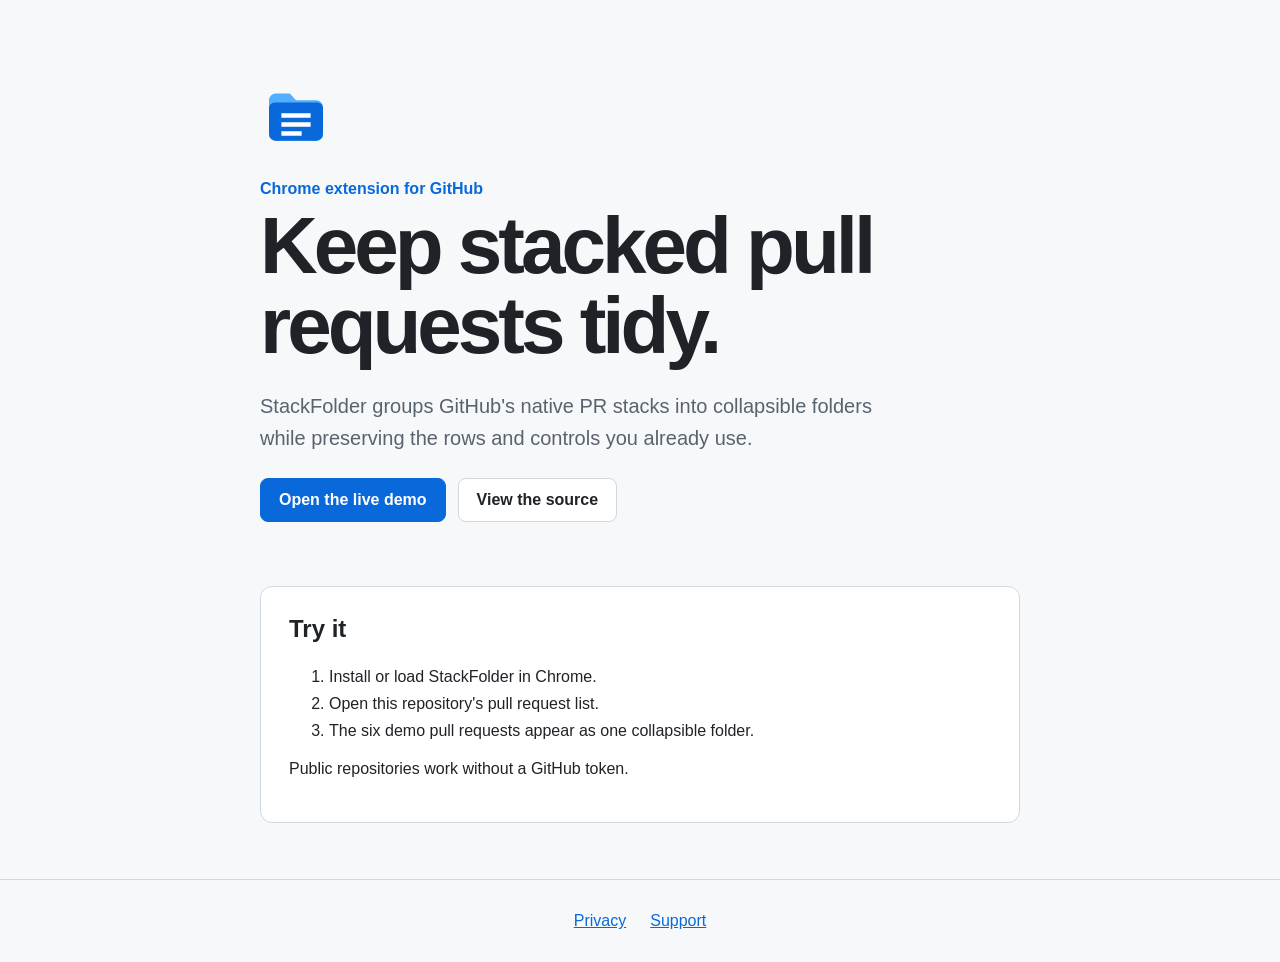
==== index.html @ 10efe7b6 "Initialize StackFolder demo and privacy site" ====
<!doctype html>
<html lang="en">
  <head>
    <meta charset="utf-8">
    <meta name="viewport" content="width=device-width, initial-scale=1">
    <meta name="description" content="A public demo for StackFolder, the Chrome extension that groups stacked GitHub pull requests.">
    <title>StackFolder for GitHub</title>
    <link rel="stylesheet" href="styles.css">
  </head>
  <body>
    <main>
      <div class="logo" aria-hidden="true">
        <svg viewBox="0 0 128 128">
          <path fill="#54aeff" d="M16 36a12 12 0 0 1 12-12h25l11 12h36a12 12 0 0 1 12 12v48a12 12 0 0 1-12 12H28a12 12 0 0 1-12-12Z"/>
          <path fill="#0969da" d="M16 50a10 10 0 0 1 10-10h76a10 10 0 0 1 10 10v46a12 12 0 0 1-12 12H28a12 12 0 0 1-12-12Z"/>
          <path fill="#fff" d="M38 59h52v8H38zm0 16h52v8H38zm0 16h36v8H38z"/>
        </svg>
      </div>
      <p class="eyebrow">Chrome extension for GitHub</p>
      <h1>Keep stacked pull requests tidy.</h1>
      <p class="lead">StackFolder groups GitHub's native PR stacks into collapsible folders while preserving the rows and controls you already use.</p>
      <div class="actions">
        <a class="primary" href="https://github.com/derrickleemy/StackFolder-Demo/pulls">Open the live demo</a>
        <a href="https://github.com/derrickleemy/StackFolder">View the source</a>
      </div>
      <section aria-labelledby="try-heading">
        <h2 id="try-heading">Try it</h2>
        <ol>
          <li>Install or load StackFolder in Chrome.</li>
          <li>Open this repository's pull request list.</li>
          <li>The six demo pull requests appear as one collapsible folder.</li>
        </ol>
        <p>Public repositories work without a GitHub token.</p>
      </section>
    </main>
    <footer>
      <a href="privacy/">Privacy</a>
      <a href="https://github.com/derrickleemy/StackFolder-Demo/issues">Support</a>
    </footer>
  </body>
</html>
---- styles.css ----
:root {
  color-scheme: light dark;
  font-family: -apple-system, BlinkMacSystemFont, "Segoe UI", sans-serif;
  color: #1f2328;
  background: #f6f8fa;
}

* { box-sizing: border-box; }

body { margin: 0; }

main {
  width: min(760px, calc(100% - 40px));
  margin: 0 auto;
  padding: 80px 0 56px;
}

.logo svg { width: 72px; height: 72px; }

.eyebrow {
  margin: 24px 0 8px;
  color: #0969da;
  font-weight: 600;
}

h1 {
  max-width: 680px;
  margin: 0;
  font-size: clamp(2.6rem, 8vw, 5rem);
  letter-spacing: -.05em;
  line-height: 1;
}

.lead {
  max-width: 650px;
  margin: 24px 0;
  color: #59636e;
  font-size: 1.25rem;
  line-height: 1.6;
}

.actions { display: flex; flex-wrap: wrap; gap: 12px; }

.actions a {
  padding: 12px 18px;
  border: 1px solid #d1d9e0;
  border-radius: 8px;
  color: inherit;
  font-weight: 600;
  text-decoration: none;
  background: #fff;
}

.actions .primary { color: #fff; border-color: #0969da; background: #0969da; }

section {
  margin-top: 64px;
  padding: 28px;
  border: 1px solid #d1d9e0;
  border-radius: 12px;
  background: #fff;
}

h2 { margin-top: 2em; }
section h2 { margin-top: 0; }
li, .policy p { line-height: 1.7; }

footer {
  display: flex;
  justify-content: center;
  gap: 24px;
  padding: 32px;
  border-top: 1px solid #d1d9e0;
}

a { color: #0969da; }
.back { display: inline-block; margin-bottom: 40px; text-decoration: none; }
.policy h1 { font-size: clamp(2.4rem, 7vw, 4rem); }
.updated { color: #59636e; }
code { font-size: .95em; }

@media (prefers-color-scheme: dark) {
  :root { color: #f0f6fc; background: #0d1117; }
  .lead, .updated { color: #9198a1; }
  .actions a, section { border-color: #3d444d; background: #151b23; }
  footer { border-color: #3d444d; }
}
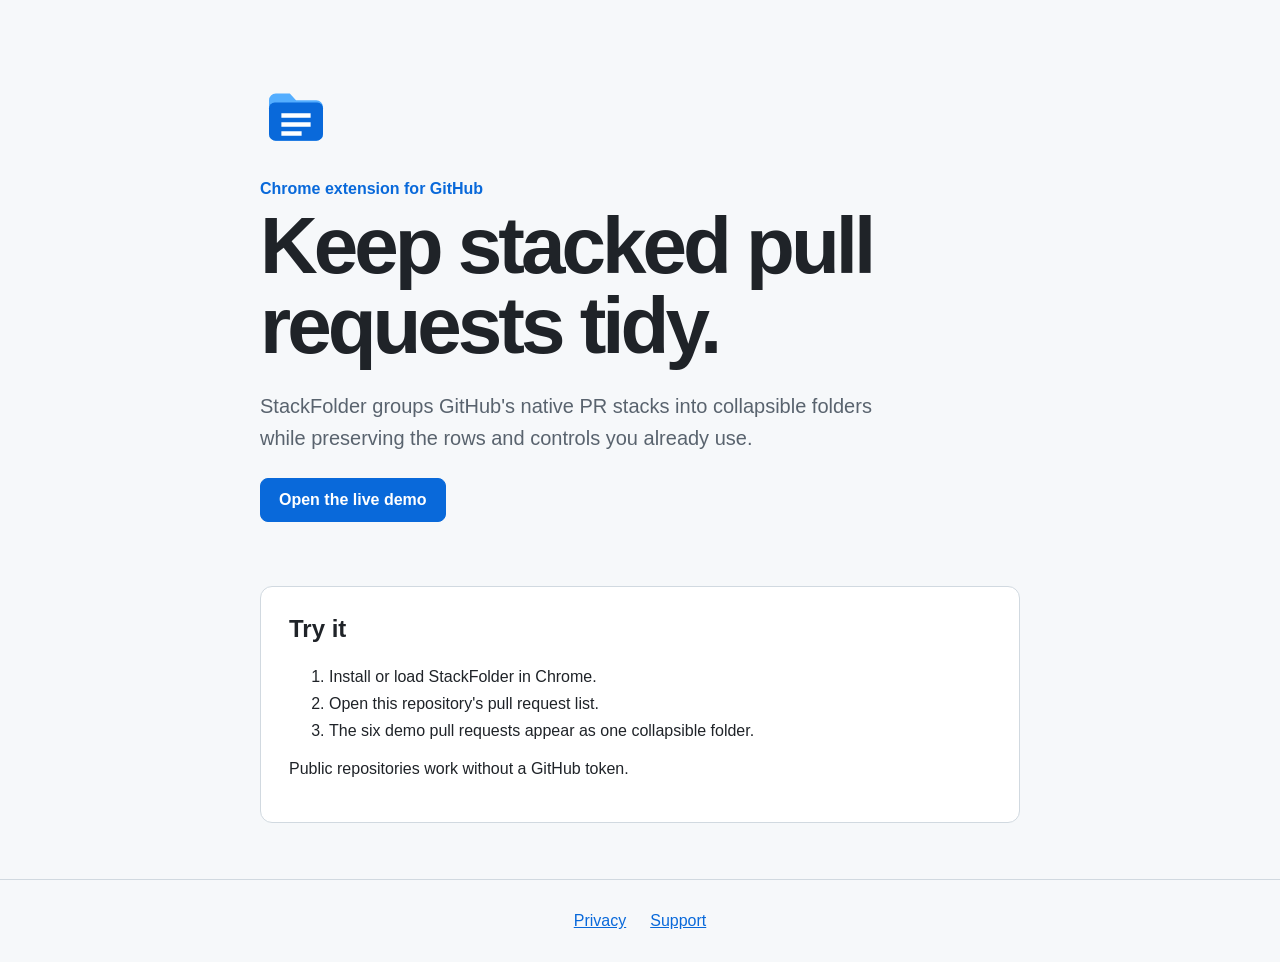
==== commit 2ff618c2: "Remove links to private StackFolder repo The "View the source" button and README link pointed at the" ====
--- a/index.html
+++ b/index.html
@@ -21,7 +21,6 @@
       <p class="lead">StackFolder groups GitHub's native PR stacks into collapsible folders while preserving the rows and controls you already use.</p>
       <div class="actions">
         <a class="primary" href="https://github.com/derrickleemy/StackFolder-Demo/pulls">Open the live demo</a>
-        <a href="https://github.com/derrickleemy/StackFolder">View the source</a>
       </div>
       <section aria-labelledby="try-heading">
         <h2 id="try-heading">Try it</h2>
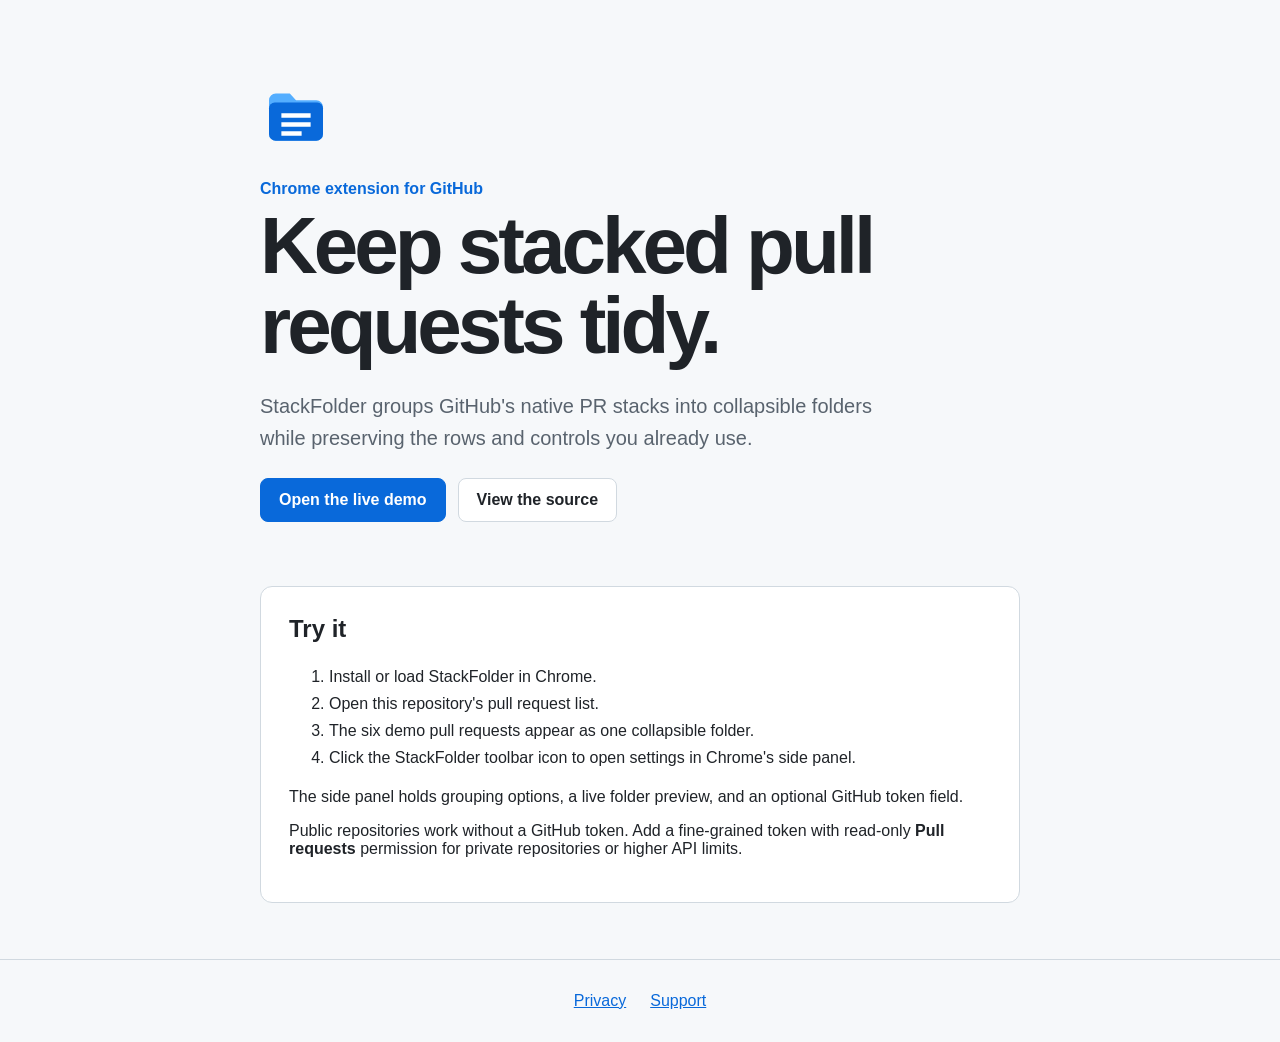
==== commit 370f41c1: "Document the side panel on the demo site Mirrors the README: the toolbar icon opens settings in Chro" ====
--- a/index.html
+++ b/index.html
@@ -21,6 +21,7 @@
       <p class="lead">StackFolder groups GitHub's native PR stacks into collapsible folders while preserving the rows and controls you already use.</p>
       <div class="actions">
         <a class="primary" href="https://github.com/derrickleemy/StackFolder-Demo/pulls">Open the live demo</a>
+        <a href="https://github.com/derrickleemy/StackFolder">View the source</a>
       </div>
       <section aria-labelledby="try-heading">
         <h2 id="try-heading">Try it</h2>
@@ -28,8 +29,10 @@
           <li>Install or load StackFolder in Chrome.</li>
           <li>Open this repository's pull request list.</li>
           <li>The six demo pull requests appear as one collapsible folder.</li>
+          <li>Click the StackFolder toolbar icon to open settings in Chrome's side panel.</li>
         </ol>
-        <p>Public repositories work without a GitHub token.</p>
+        <p>The side panel holds grouping options, a live folder preview, and an optional GitHub token field.</p>
+        <p>Public repositories work without a GitHub token. Add a fine-grained token with read-only <strong>Pull requests</strong> permission for private repositories or higher API limits.</p>
       </section>
     </main>
     <footer>
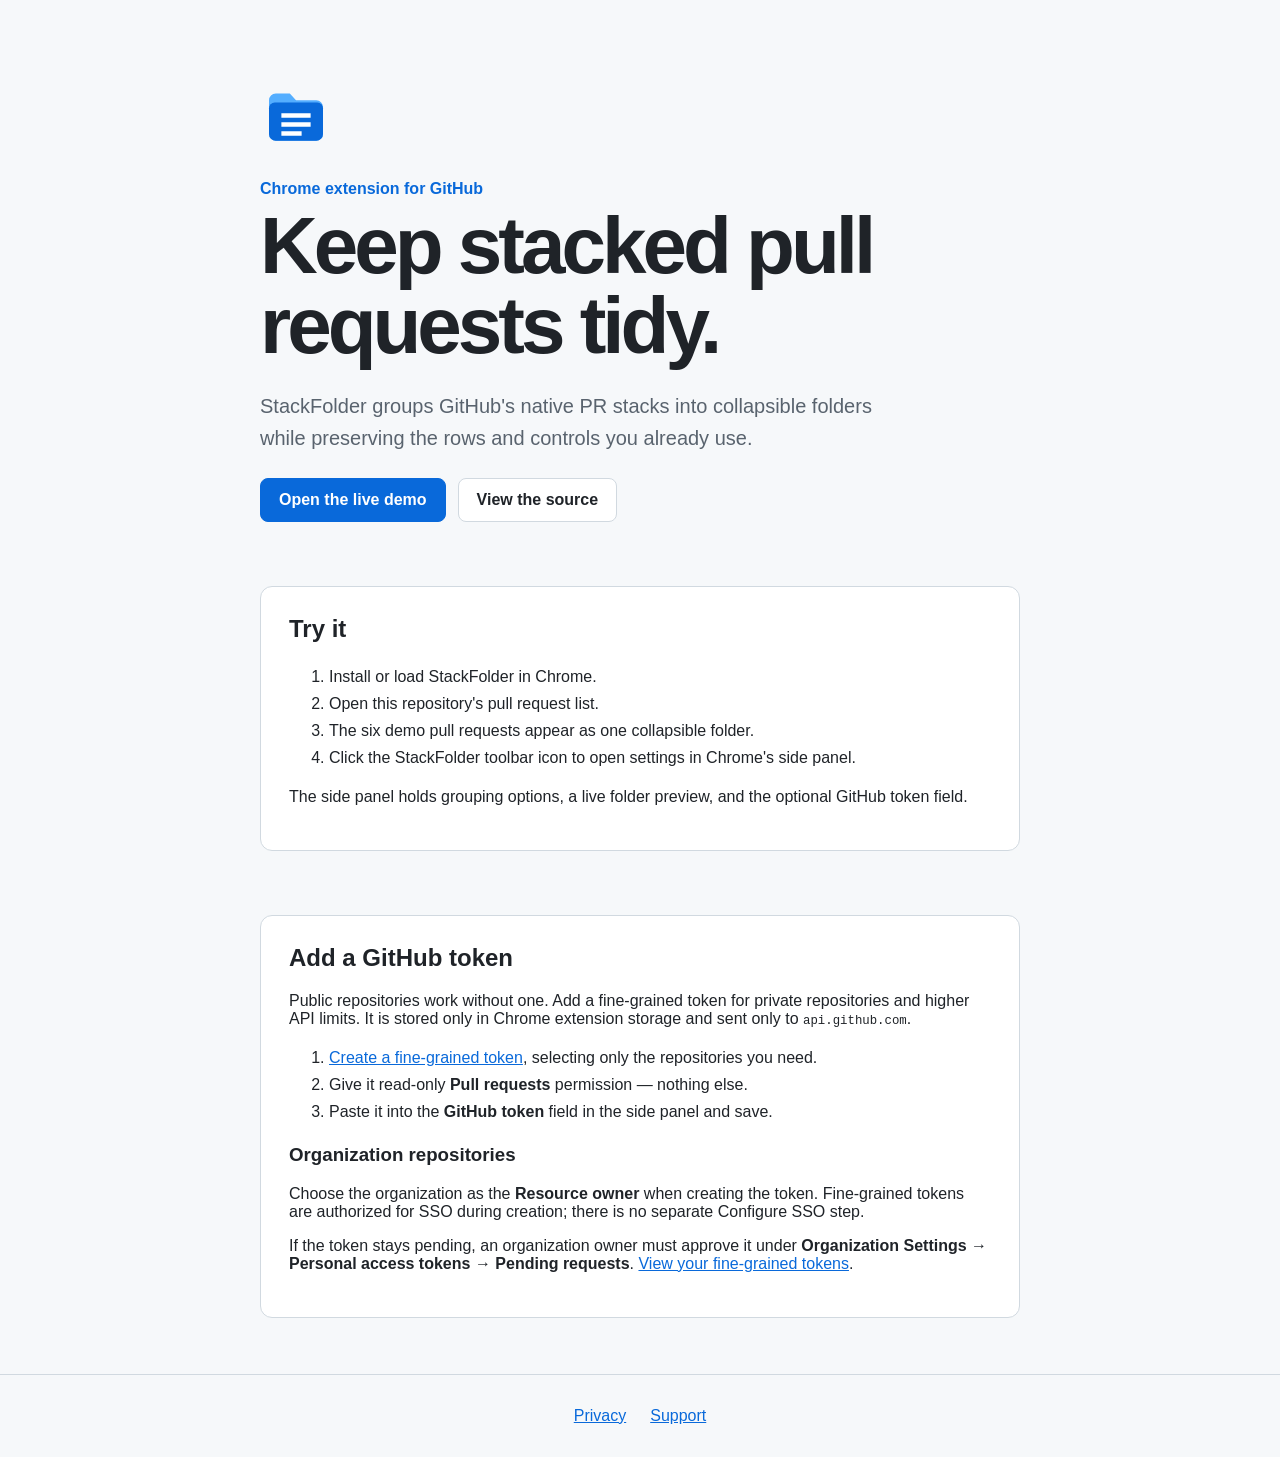
==== commit 8eb458f3: "Add token setup instructions to the site Mirrors the side panel's own help text: fine-grained token," ====
--- a/index.html
+++ b/index.html
@@ -31,8 +31,19 @@
           <li>The six demo pull requests appear as one collapsible folder.</li>
           <li>Click the StackFolder toolbar icon to open settings in Chrome's side panel.</li>
         </ol>
-        <p>The side panel holds grouping options, a live folder preview, and an optional GitHub token field.</p>
-        <p>Public repositories work without a GitHub token. Add a fine-grained token with read-only <strong>Pull requests</strong> permission for private repositories or higher API limits.</p>
+        <p>The side panel holds grouping options, a live folder preview, and the optional GitHub token field.</p>
+      </section>
+      <section aria-labelledby="token-heading">
+        <h2 id="token-heading">Add a GitHub token</h2>
+        <p>Public repositories work without one. Add a fine-grained token for private repositories and higher API limits. It is stored only in Chrome extension storage and sent only to <code>api.github.com</code>.</p>
+        <ol>
+          <li><a href="https://github.com/settings/personal-access-tokens/new">Create a fine-grained token</a>, selecting only the repositories you need.</li>
+          <li>Give it read-only <strong>Pull requests</strong> permission — nothing else.</li>
+          <li>Paste it into the <strong>GitHub token</strong> field in the side panel and save.</li>
+        </ol>
+        <h3>Organization repositories</h3>
+        <p>Choose the organization as the <strong>Resource owner</strong> when creating the token. Fine-grained tokens are authorized for SSO during creation; there is no separate Configure SSO step.</p>
+        <p>If the token stays pending, an organization owner must approve it under <strong>Organization Settings → Personal access tokens → Pending requests</strong>. <a href="https://github.com/settings/personal-access-tokens">View your fine-grained tokens</a>.</p>
       </section>
     </main>
     <footer>
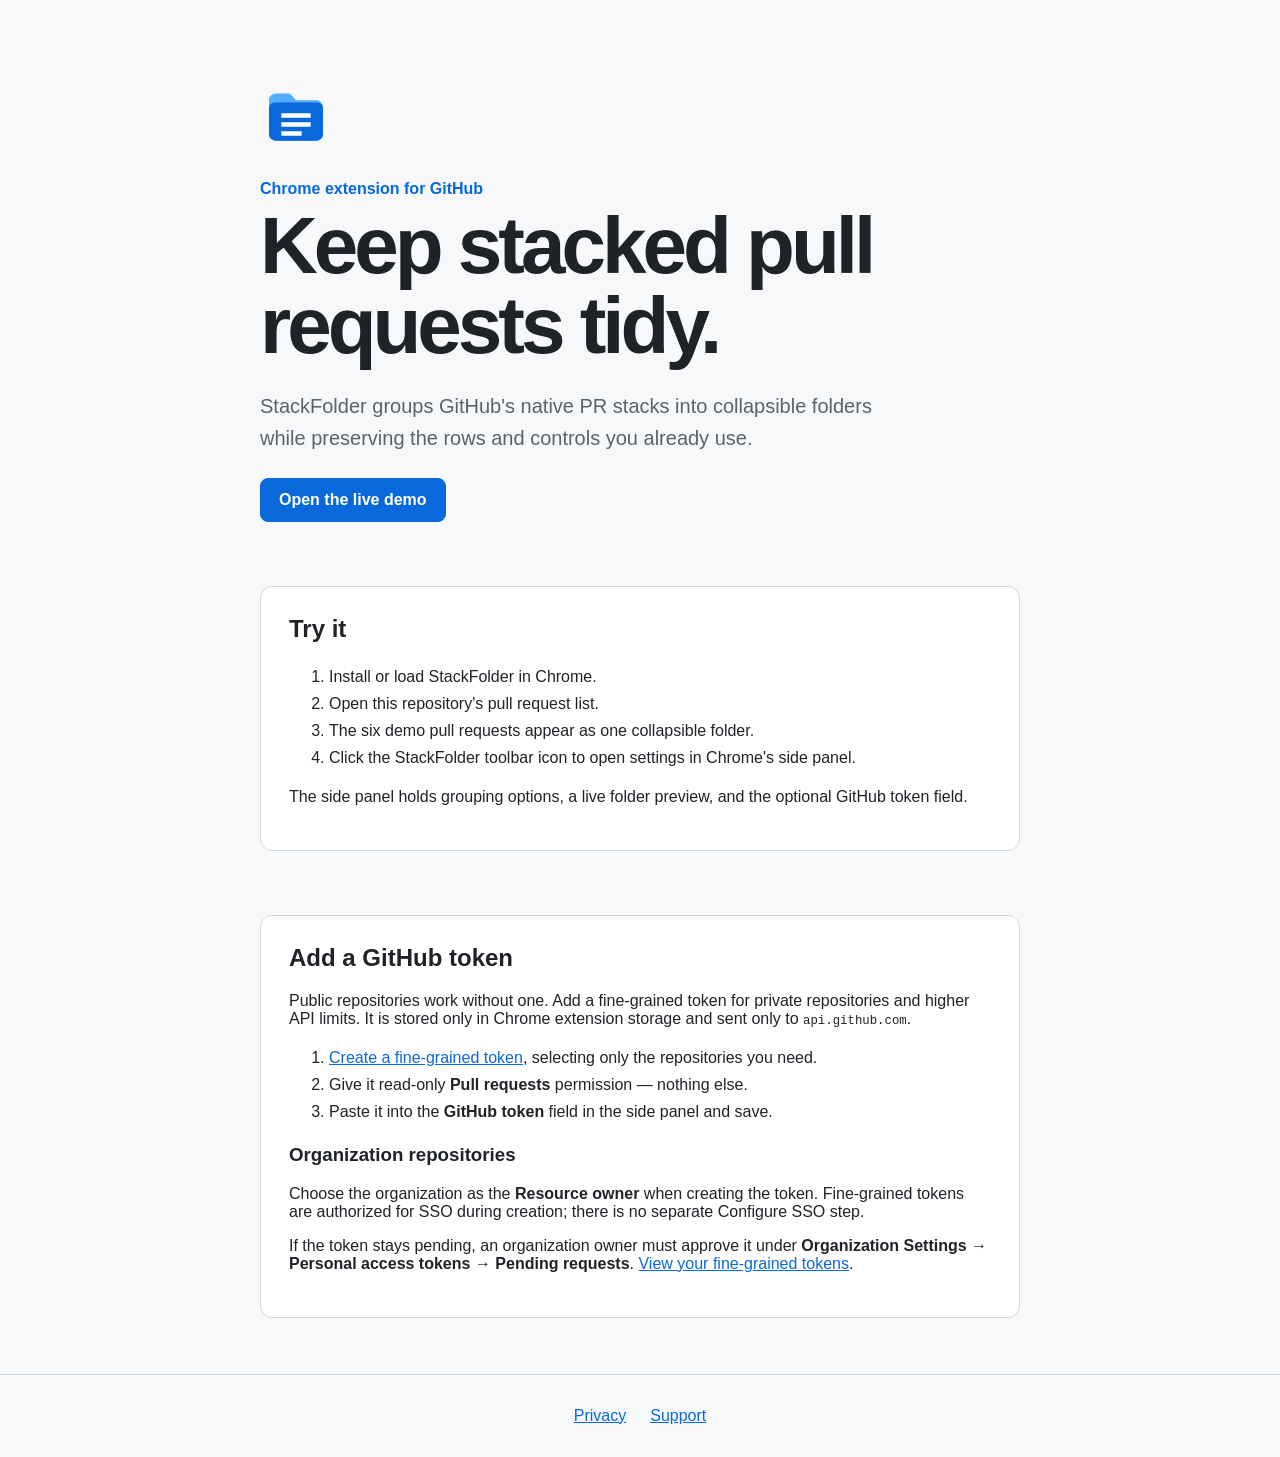
==== commit fa4449db: "Merge pull request #9 from derrickleemy/side-panel-and-token-setup Document the side panel and token" ====
--- a/index.html
+++ b/index.html
@@ -21,7 +21,6 @@
       <p class="lead">StackFolder groups GitHub's native PR stacks into collapsible folders while preserving the rows and controls you already use.</p>
       <div class="actions">
         <a class="primary" href="https://github.com/derrickleemy/StackFolder-Demo/pulls">Open the live demo</a>
-        <a href="https://github.com/derrickleemy/StackFolder">View the source</a>
       </div>
       <section aria-labelledby="try-heading">
         <h2 id="try-heading">Try it</h2>
